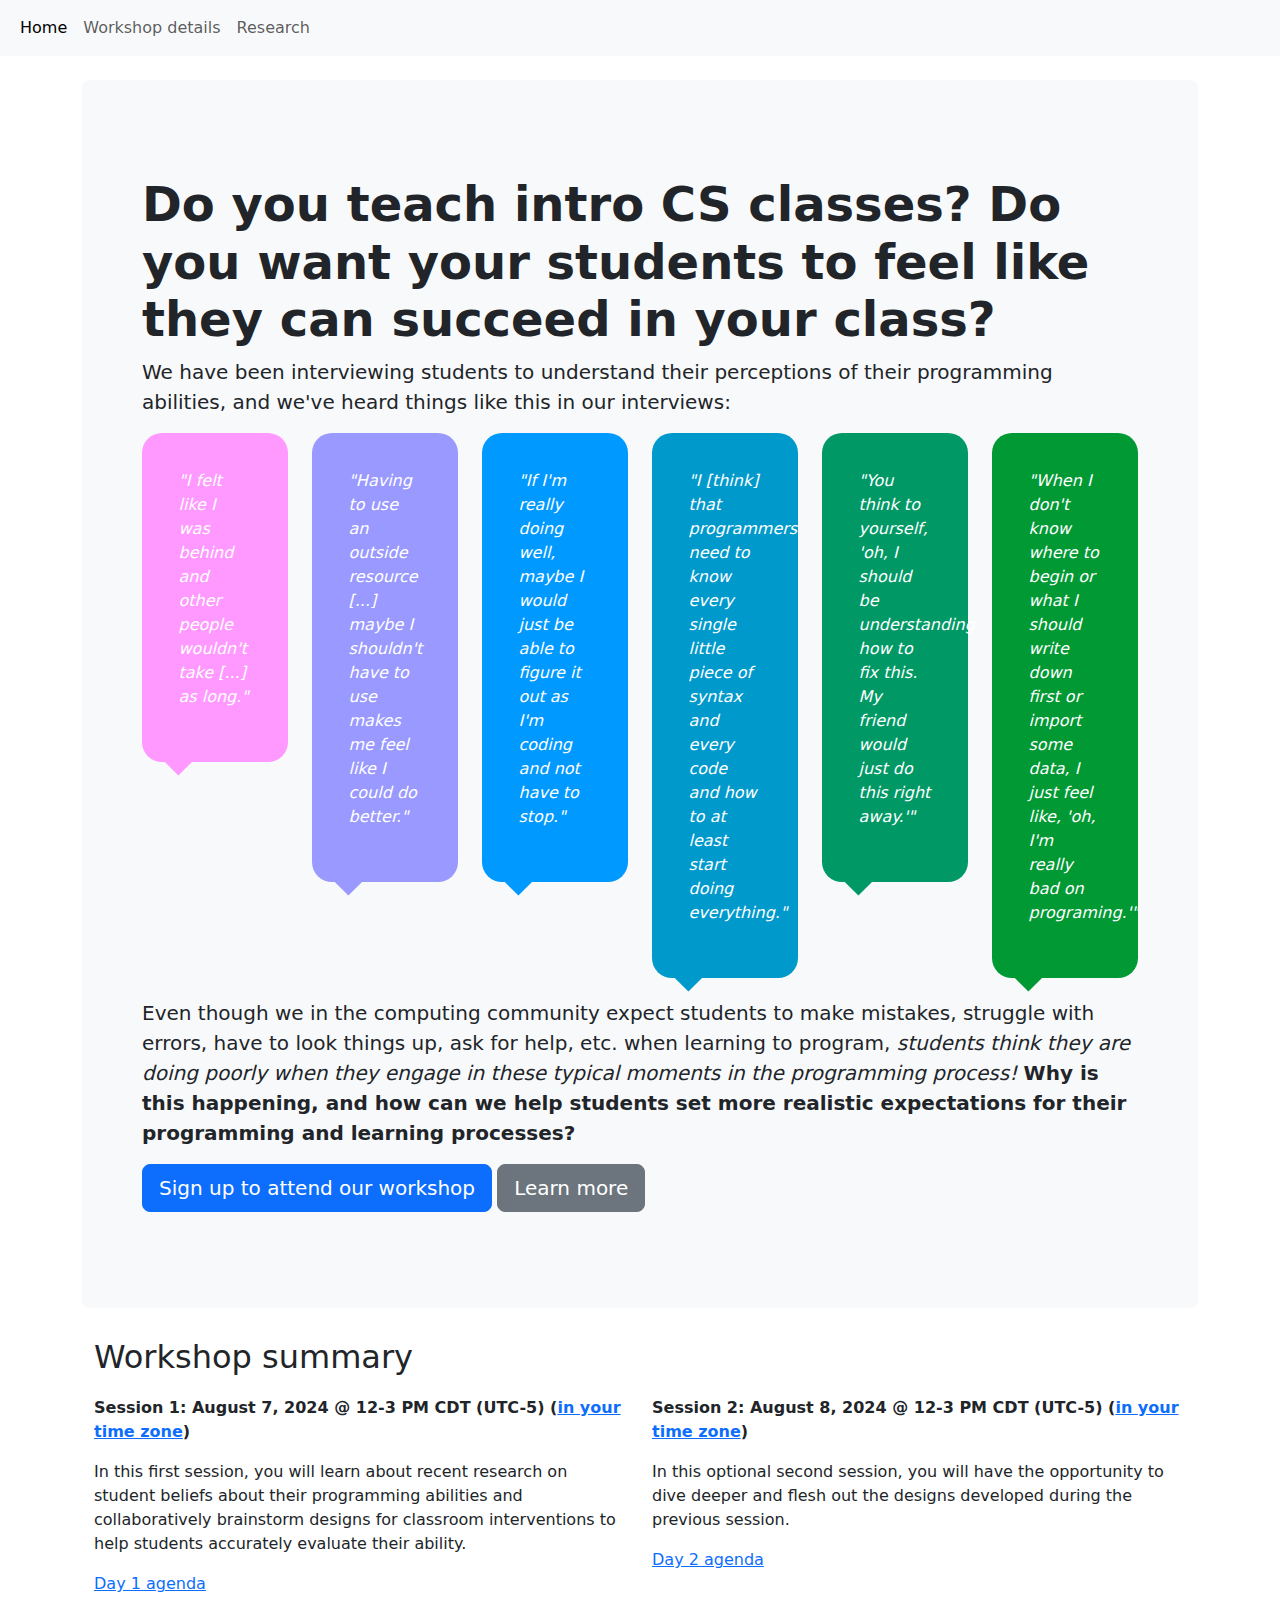
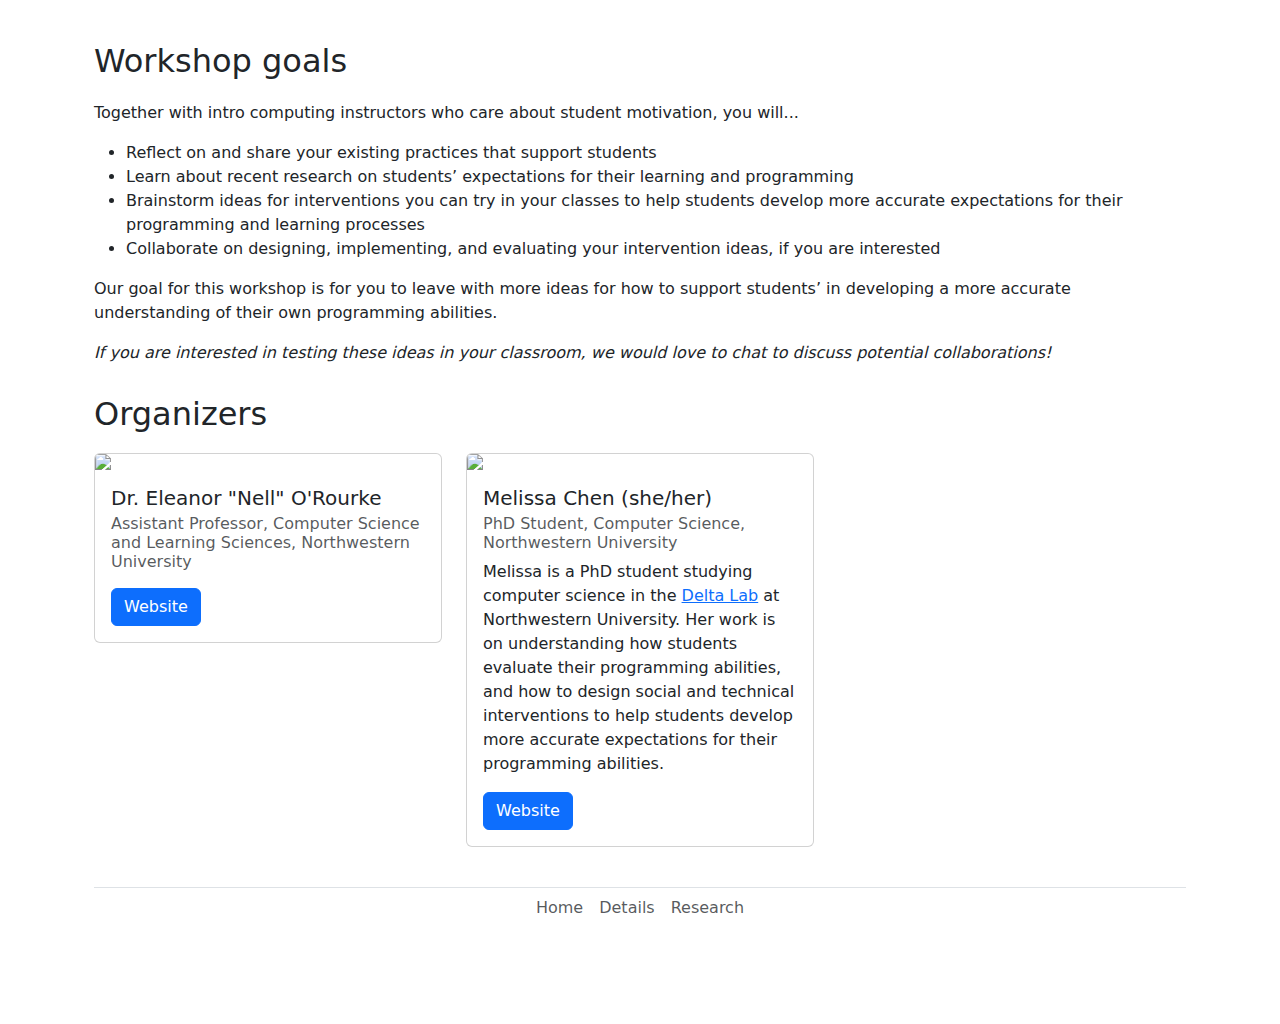
==== index.html @ 26a7107a "Adding papers + changing workshop time" ====
<!doctype html>
<html lang="en">

<head>
    <meta charset="utf-8">
    <meta name="viewport" content="width=device-width, initial-scale=1">
    <title>Supporting students in accurately evaluating their programming abilities</title>
    <link href="https://cdn.jsdelivr.net/npm/bootstrap@5.3.3/dist/css/bootstrap.min.css" rel="stylesheet"
        integrity="sha384-QWTKZyjpPEjISv5WaRU9OFeRpok6YctnYmDr5pNlyT2bRjXh0JMhjY6hW+ALEwIH" crossorigin="anonymous">
    <style>
        h2 {
            margin-top: 30px;
            margin-bottom: 20px;
        }

        .speech-bubble {
            min-height: 200px;
            min-width: 100px;
            border-radius: 20px;
            padding: 25%;
            position: relative;
            margin-bottom: 20px;

        }

        .speech-bubble::after {
            content: '';
            position: absolute;
            top: 100%;
            left: 25%;
            height: 20px;
            width: 20px;
            box-sizing: border-box;
            transform: rotate(45deg) translate(-75%);
            background: inherit;
        }
    </style>
</head>

<body>
    <script src="https://cdn.jsdelivr.net/npm/bootstrap@5.3.3/dist/js/bootstrap.bundle.min.js"
        integrity="sha384-YvpcrYf0tY3lHB60NNkmXc5s9fDVZLESaAA55NDzOxhy9GkcIdslK1eN7N6jIeHz"
        crossorigin="anonymous"></script>


    <nav class="navbar navbar-expand-lg static-top navbar-light bg-light">
        <div class="container-fluid">
            <button class="navbar-toggler" type="button" data-bs-toggle="collapse"
                data-bs-target="#navbarSupportedContent" aria-controls="navbarSupportedContent" aria-expanded="false"
                aria-label="Toggle navigation">
                <span class="navbar-toggler-icon"></span>
            </button>
            <div class="collapse navbar-collapse" id="navbarSupportedContent">
                <ul class="navbar-nav me-auto mb-2 mb-lg-0">
                    <li class="nav-item">
                        <a class="nav-link active" href="index.html">Home</a>
                    </li>
                    <li class="nav-item">
                        <a class="nav-link" href="details.html">Workshop details</a>
                    </li>
                    </li>
                    <li class="nav-item">
                        <a class="nav-link" href="research.html">Research</a>
                    </li>
                </ul>
            </div>
        </div>
    </nav>

    <div class="container py-4">


        <div class="p-5 mb-4 bg-body-tertiary rounded-3">
            <div class="container-fluid py-5">
                <h1 class="display-5 fw-bold">Do you teach intro CS classes? Do you want your students to feel like they
                    can succeed in your class?
                </h1>


                <p class="fs-5"> We have been interviewing students to understand their perceptions of their
                    programming abilities, and
                    we've
                    heard things like this in our interviews:</p>

                <div class="row">
                    <div class="col-sm-12 col-md-4 col-lg-2">
                        <div class="speech-bubble text-white" style="background-color: #f9f">
                            <p><i>"I felt like I was behind and other people wouldn't take [...]
                                    as long." </i></p>
                        </div>
                    </div>
                    <div class="col-sm-12 col-md-4 col-lg-2">
                        <div class="speech-bubble text-white" style="background-color: #99F">
                            <p><i>"Having to use an outside resource [...] maybe I shouldn't have
                                    to use makes me feel like I could do better." </i></p>
                        </div>
                    </div>
                    <div class="col-sm-12 col-md-4 col-lg-2">
                        <div class="speech-bubble text-white" style="background-color: #09f">
                            <p><i>"If I'm really doing well, maybe I would just be able to figure
                                    it out as I'm coding and not have to stop." </i></p>
                        </div>
                    </div>
                    <div class="col-sm-12 col-md-4 col-lg-2">
                        <div class="speech-bubble text-white" style="background-color: #09C">
                            <p><i>"I [think] that programmers need to know every single little
                                    piece of syntax and every code and how to at least start doing everything."
                                </i></p>
                        </div>
                    </div>
                    <div class="col-sm-12 col-md-4 col-lg-2">
                        <div class="speech-bubble text-white" style="background-color: #096">
                            <p><i>"You think to yourself, 'oh, I should be understanding how to
                                    fix this. My friend would just do this right away.'" </i></p>
                        </div>
                    </div>
                    <div class="col-sm-12 col-md-4 col-lg-2">
                        <div class="speech-bubble text-white" style="background-color: #093">
                            <p><i>"When I don't know where to begin or what I should write down
                                    first
                                    or import some data, I just feel like, 'oh, I'm really bad on programing.'"</i></p>
                        </div>
                    </div>
                </div>


                <p class="fs-5"> Even though we in the computing community expect students to make mistakes, struggle
                    with errors, have to look things up, ask for help, etc. when learning to program, <i>students
                        think they are doing poorly when they engage in these typical moments in the programming
                        process!</i> <b>Why is this happening, and how can we help students set more realistic
                        expectations
                        for their
                        programming
                        and learning processes?</b></p>

                <div class="center">
                    <a class="btn btn-primary btn-lg" type="button" href="#">Sign up to attend our workshop</a>
                    <a class="btn btn-secondary btn-lg" type="button" href="details.html">Learn more</a>

                </div>

            </div>
        </div>

        <div class="container">

            <h2 id="summary">Workshop summary</h1>
                <div class="row">
                    <div class="col">
                        <p><b>Session 1: August 7, 2024 @ 12-3 PM CDT (UTC-5) (<a
                                    href="https://dateful.com/eventlink/2932695205" target="_blank">in your time
                                    zone</a>)</b>
                        </p>

                        <p>In this first session, you will learn about recent research on student beliefs about their
                            programming
                            abilities and collaboratively brainstorm designs for classroom interventions to help
                            students
                            accurately
                            evaluate their ability.</p>

                        <p><a href="#agenda1">Day 1 agenda</a></p>
                    </div>
                    <div class="col">

                        <p><b>Session 2: August 8, 2024 @ 12-3 PM CDT (UTC-5) (<a
                                    href="https://dateful.com/eventlink/1973009417" target="_blank">in your time
                                    zone</a>)</b>
                        </p>

                        <p>In this optional second session, you will have the opportunity to dive deeper and flesh out
                            the
                            designs
                            developed during the previous session.</p>
                        <p><a href="#agenda2">Day 2 agenda</a></p>
                    </div>
                </div>

        </div>
        <div class="container">


            <h2 id="goals">Workshop goals</h1>
                <p>Together with intro computing instructors who care about student motivation, you will...</p>

                <ul>
                    <li>Reflect on and share your existing practices that support students</li>
                    <li>Learn about recent research on students’ expectations for their learning and programming</li>
                    <li>Brainstorm ideas for interventions you can try in your classes to help students develop more
                        accurate
                        expectations for their programming and learning processes</li>
                    <li>Collaborate on designing, implementing, and evaluating your intervention ideas, if you are
                        interested
                    </li>
                </ul>

                <p>Our goal for this workshop is for you to leave with more ideas for how to support students’ in
                    developing a
                    more accurate understanding of their own programming abilities. </p>

                <p><i>If you are interested in testing these ideas in your classroom, we would love to chat to discuss
                        potential
                        collaborations!</i></p>
        </div>
        <div class="container">
            <h2 id="organizers">Organizers</h1>

                <div class="row">
                    <div class="col-sm-6 col-md-4 col-lg-4">
                        <div class="card">
                            <img class="card-img-top" src="...">
                            <div class="card-body">
                                <h5 class="card-title">Dr. Eleanor "Nell" O'Rourke</h5>
                                <h6 class="card-subtitle mb-2 text-muted">Assistant Professor, Computer Science and
                                    Learning
                                    Sciences, Northwestern University
                                </h6>
                                <p class="card-text"></p>
                                <a href="http://eleanorourke.com/" target="_blank" class="btn btn-primary">Website</a>
                            </div>
                        </div>
                    </div>
                    <div class="col-sm-6 col-md-4 col-lg-4">
                        <div class="card">
                            <img class="card-img-top" src="https://melissaychen.com/assets/images/profile.jpg">
                            <div class="card-body">
                                <h5 class="card-title">Melissa Chen (she/her)</h5>
                                <h6 class="card-subtitle mb-2 text-muted">PhD Student, Computer Science, Northwestern
                                    University
                                </h6>
                                <p class="card-text">Melissa is a PhD student studying computer science in the <a
                                        href="https://delta.northwestern.edu/" target="_blank">Delta Lab</a> at
                                    Northwestern
                                    University. Her work is on understanding how students evaluate their programming
                                    abilities,
                                    and
                                    how to design social and technical interventions to help students develop more
                                    accurate
                                    expectations
                                    for their programming abilities. </p>
                                <a href="https://melissaychen.com/" target="_blank" class="btn btn-primary">Website</a>
                            </div>
                        </div>
                    </div>
                </div>

        </div>

        <div class="container">
            <footer class="py-3 my-4">
                <ul class="nav justify-content-center border-top pb-3 mb-3">
                    <li class="nav-item"><a href="index.html" class="nav-link px-2 text-body-secondary">Home</a></li>
                    <li class="nav-item"><a href="details.html" class="nav-link px-2 text-body-secondary">Details</a>
                    </li>
                    <li class="nav-item"><a href="research.html" class="nav-link px-2 text-body-secondary">Research</a>
                    </li>
                </ul>
            </footer>
        </div>
</body>

</html>
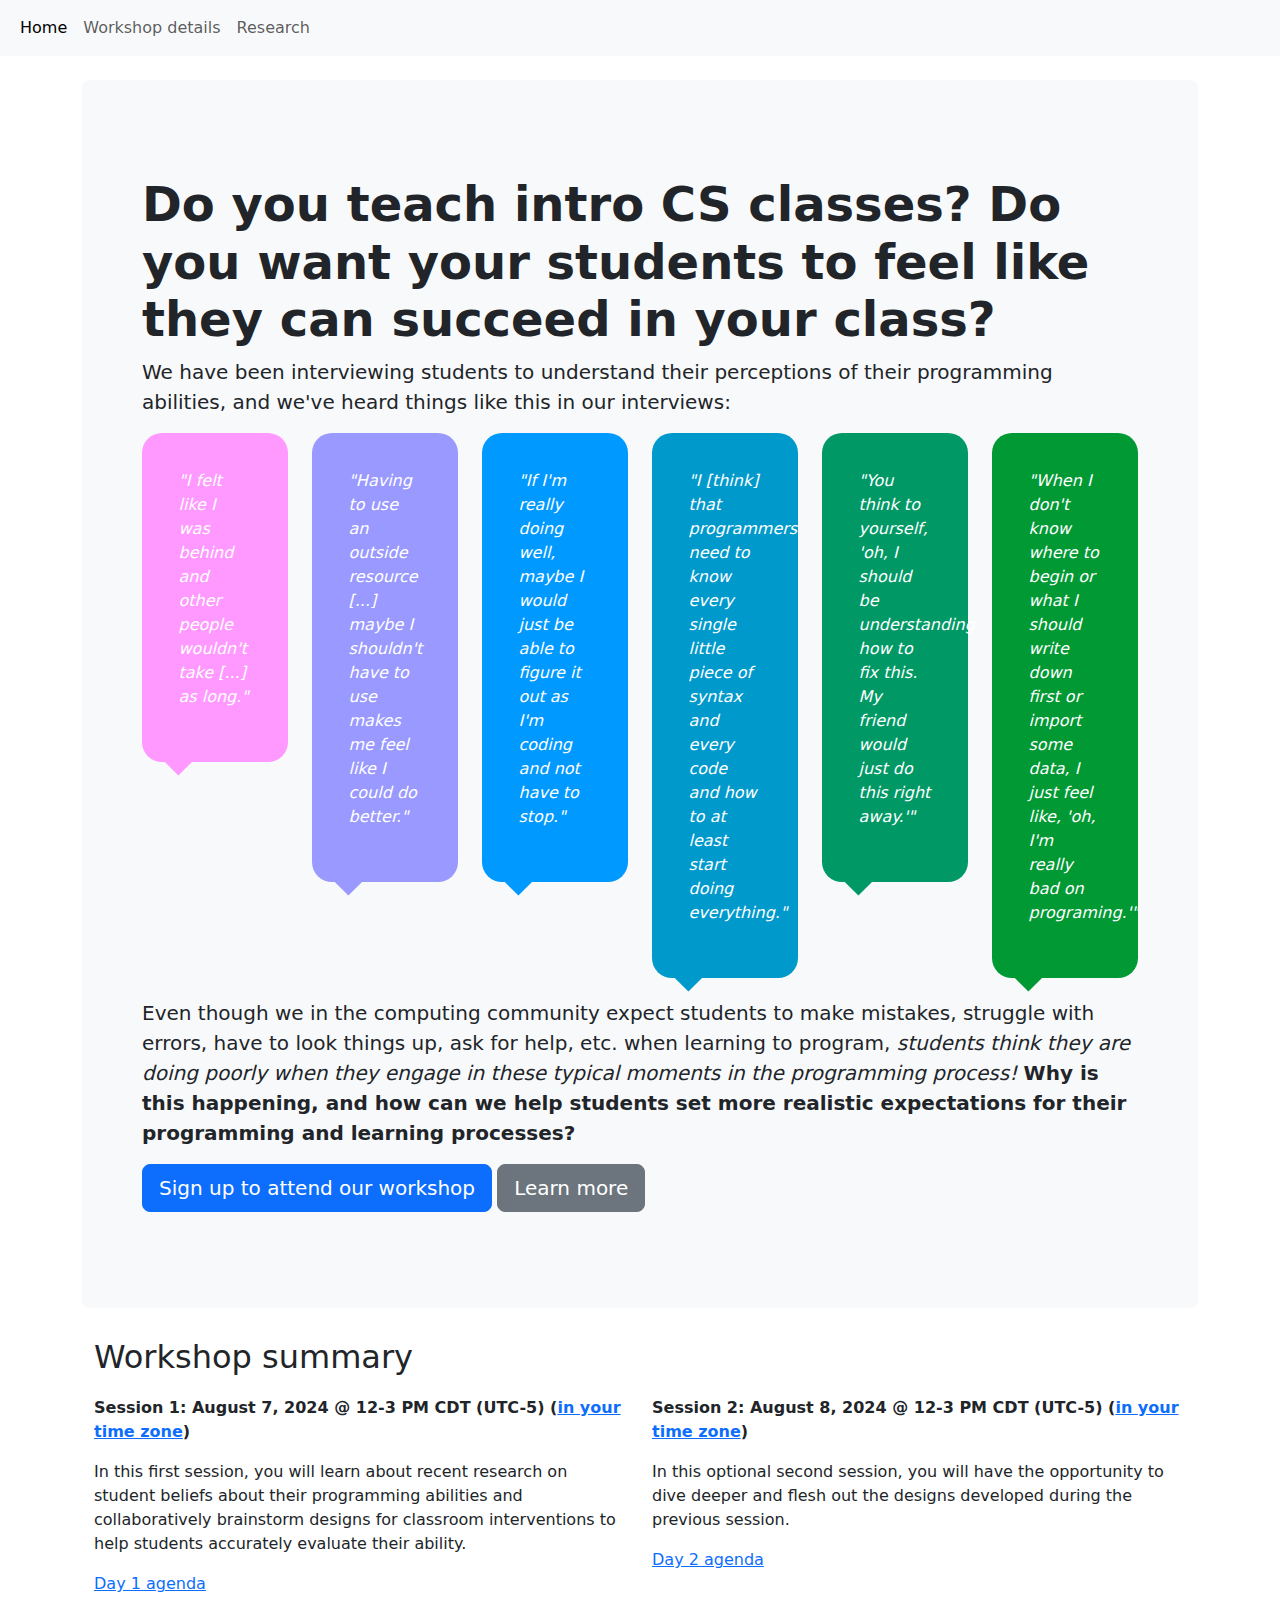
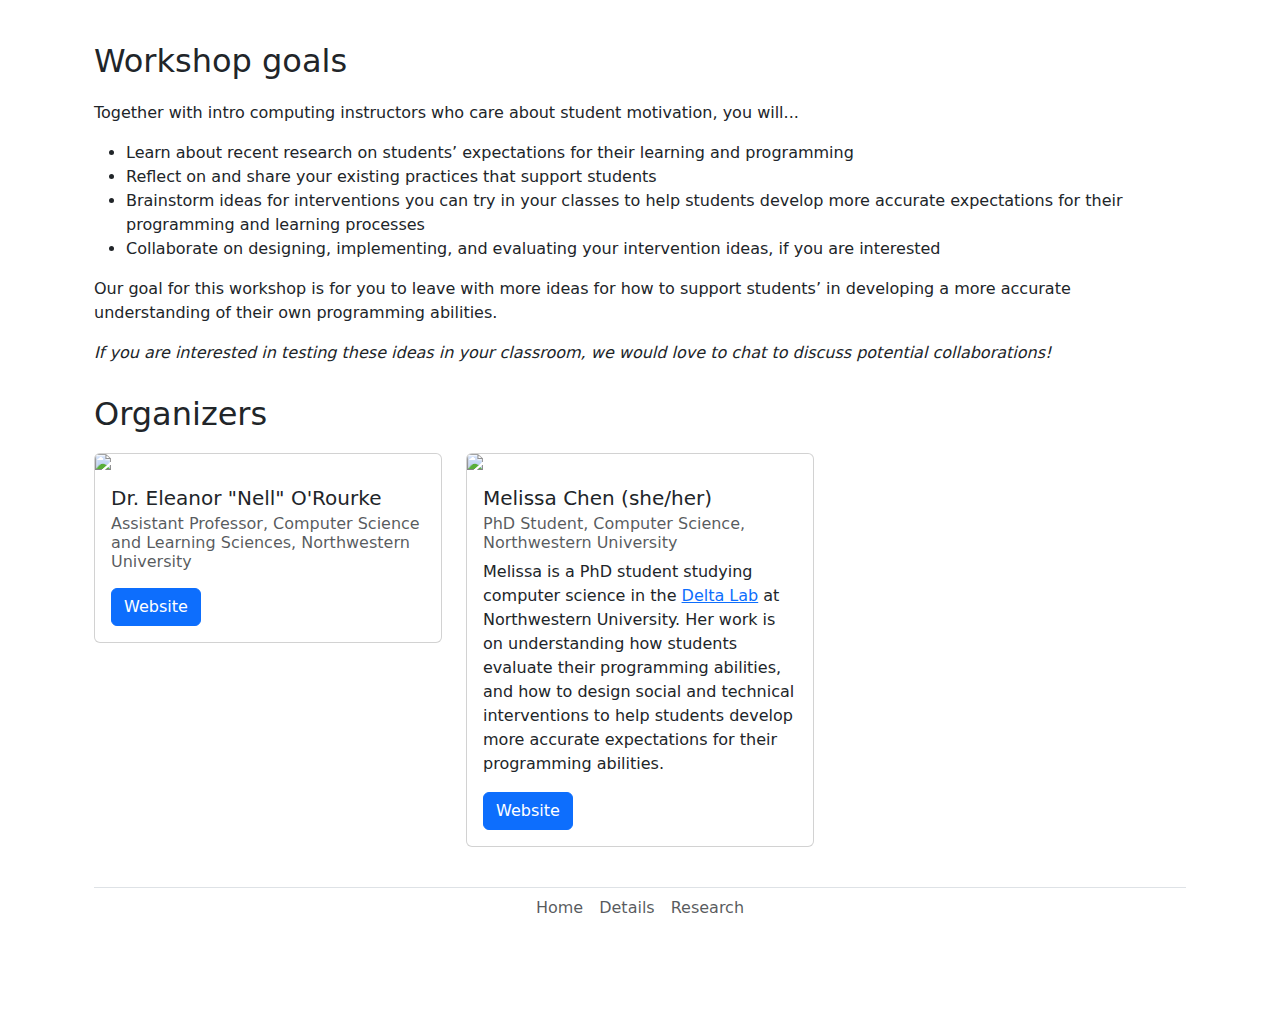
==== commit d10993d4: "Flip order of takeaways" ====
--- a/index.html
+++ b/index.html
@@ -184,8 +184,8 @@
                 <p>Together with intro computing instructors who care about student motivation, you will...</p>
 
                 <ul>
+                    <li>Learn about recent research on students’ expectations for their learning and programming</li>
                     <li>Reflect on and share your existing practices that support students</li>
-                    <li>Learn about recent research on students’ expectations for their learning and programming</li>
                     <li>Brainstorm ideas for interventions you can try in your classes to help students develop more
                         accurate
                         expectations for their programming and learning processes</li>
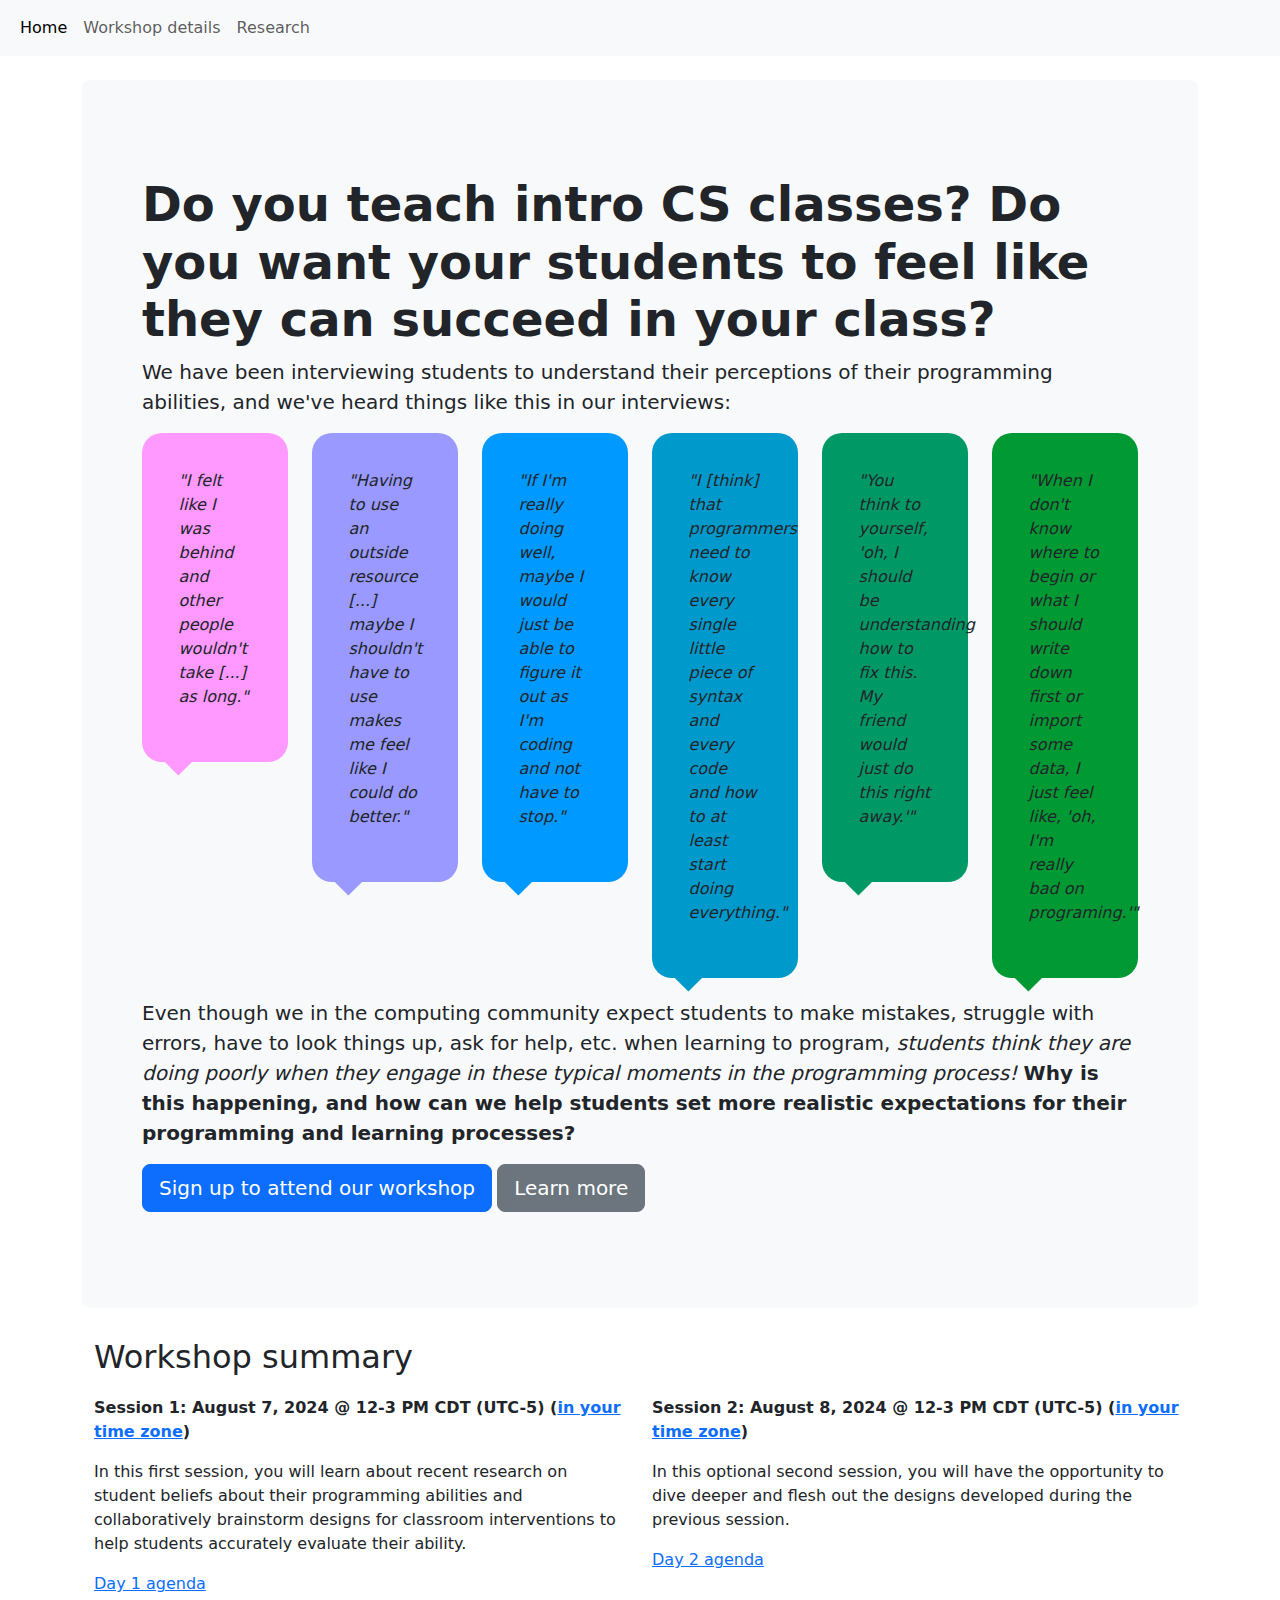
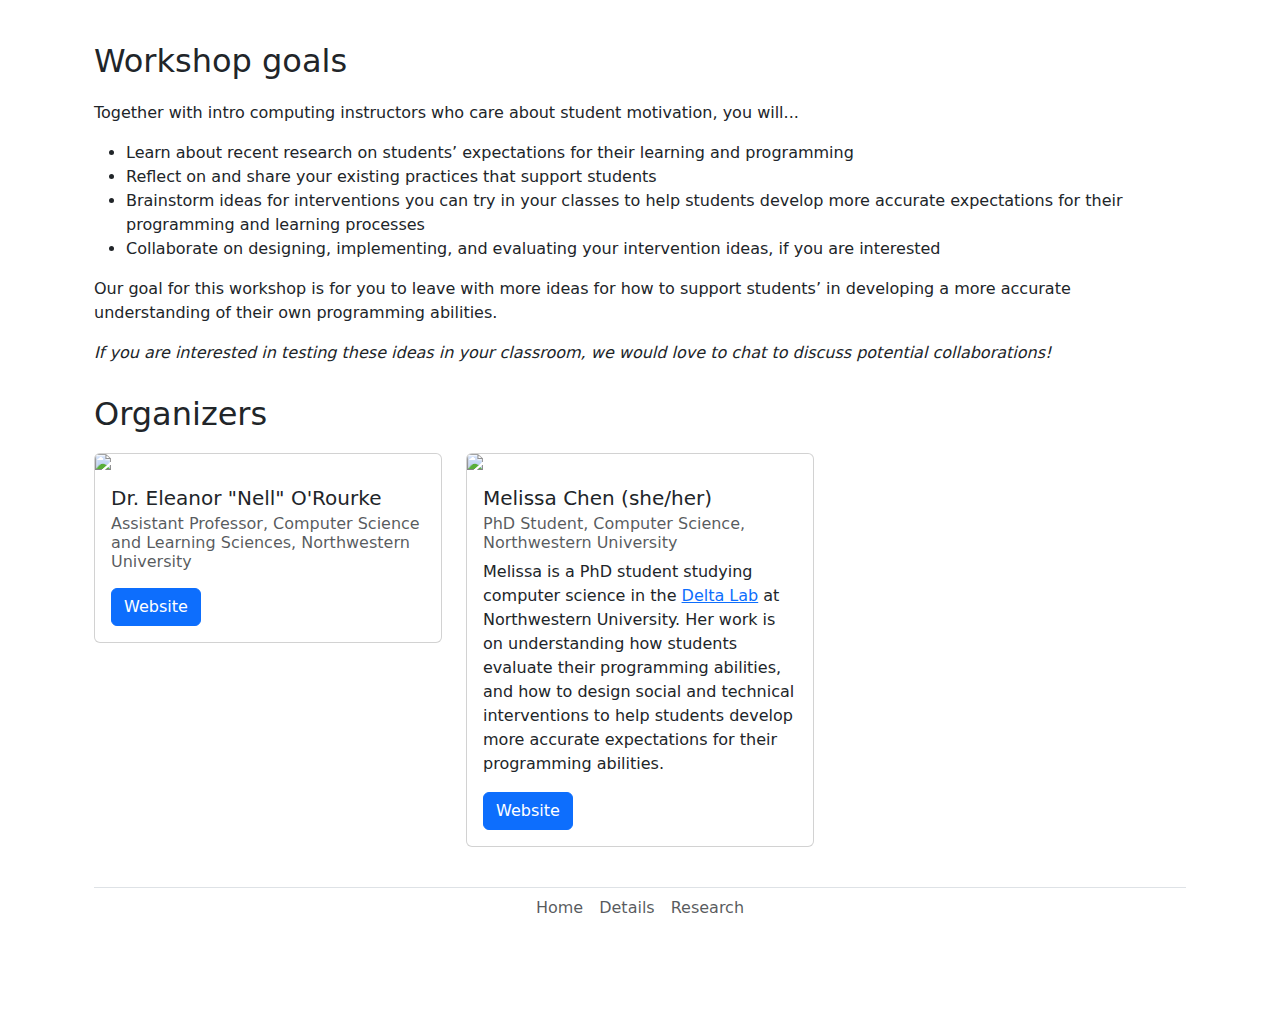
==== commit 0b20eb44: "Quote colors update for contrast" ====
--- a/index.html
+++ b/index.html
@@ -84,38 +84,38 @@
 
                 <div class="row">
                     <div class="col-sm-12 col-md-4 col-lg-2">
-                        <div class="speech-bubble text-white" style="background-color: #f9f">
+                        <div class="speech-bubble text-dark" style="background-color: #f9f">
                             <p><i>"I felt like I was behind and other people wouldn't take [...]
                                     as long." </i></p>
                         </div>
                     </div>
                     <div class="col-sm-12 col-md-4 col-lg-2">
-                        <div class="speech-bubble text-white" style="background-color: #99F">
+                        <div class="speech-bubble text-dark" style="background-color: #99F">
                             <p><i>"Having to use an outside resource [...] maybe I shouldn't have
                                     to use makes me feel like I could do better." </i></p>
                         </div>
                     </div>
                     <div class="col-sm-12 col-md-4 col-lg-2">
-                        <div class="speech-bubble text-white" style="background-color: #09f">
+                        <div class="speech-bubble text-dark" style="background-color: #09f">
                             <p><i>"If I'm really doing well, maybe I would just be able to figure
                                     it out as I'm coding and not have to stop." </i></p>
                         </div>
                     </div>
                     <div class="col-sm-12 col-md-4 col-lg-2">
-                        <div class="speech-bubble text-white" style="background-color: #09C">
+                        <div class="speech-bubble text-dark" style="background-color: #09C">
                             <p><i>"I [think] that programmers need to know every single little
                                     piece of syntax and every code and how to at least start doing everything."
                                 </i></p>
                         </div>
                     </div>
                     <div class="col-sm-12 col-md-4 col-lg-2">
-                        <div class="speech-bubble text-white" style="background-color: #096">
+                        <div class="speech-bubble text-dark" style="background-color: #096">
                             <p><i>"You think to yourself, 'oh, I should be understanding how to
                                     fix this. My friend would just do this right away.'" </i></p>
                         </div>
                     </div>
                     <div class="col-sm-12 col-md-4 col-lg-2">
-                        <div class="speech-bubble text-white" style="background-color: #093">
+                        <div class="speech-bubble text-dark" style="background-color: #093">
                             <p><i>"When I don't know where to begin or what I should write down
                                     first
                                     or import some data, I just feel like, 'oh, I'm really bad on programing.'"</i></p>
@@ -134,7 +134,10 @@
                         and learning processes?</b></p>
 
                 <div class="center">
-                    <a class="btn btn-primary btn-lg" type="button" href="#">Sign up to attend our workshop</a>
+                    <a class="btn btn-primary btn-lg" type="button"
+                        href="https://northwestern.az1.qualtrics.com/jfe/form/SV_2oDEwv7E6mg9mn4" target="_blank">Sign
+                        up to attend our
+                        workshop</a>
                     <a class="btn btn-secondary btn-lg" type="button" href="details.html">Learn more</a>
 
                 </div>
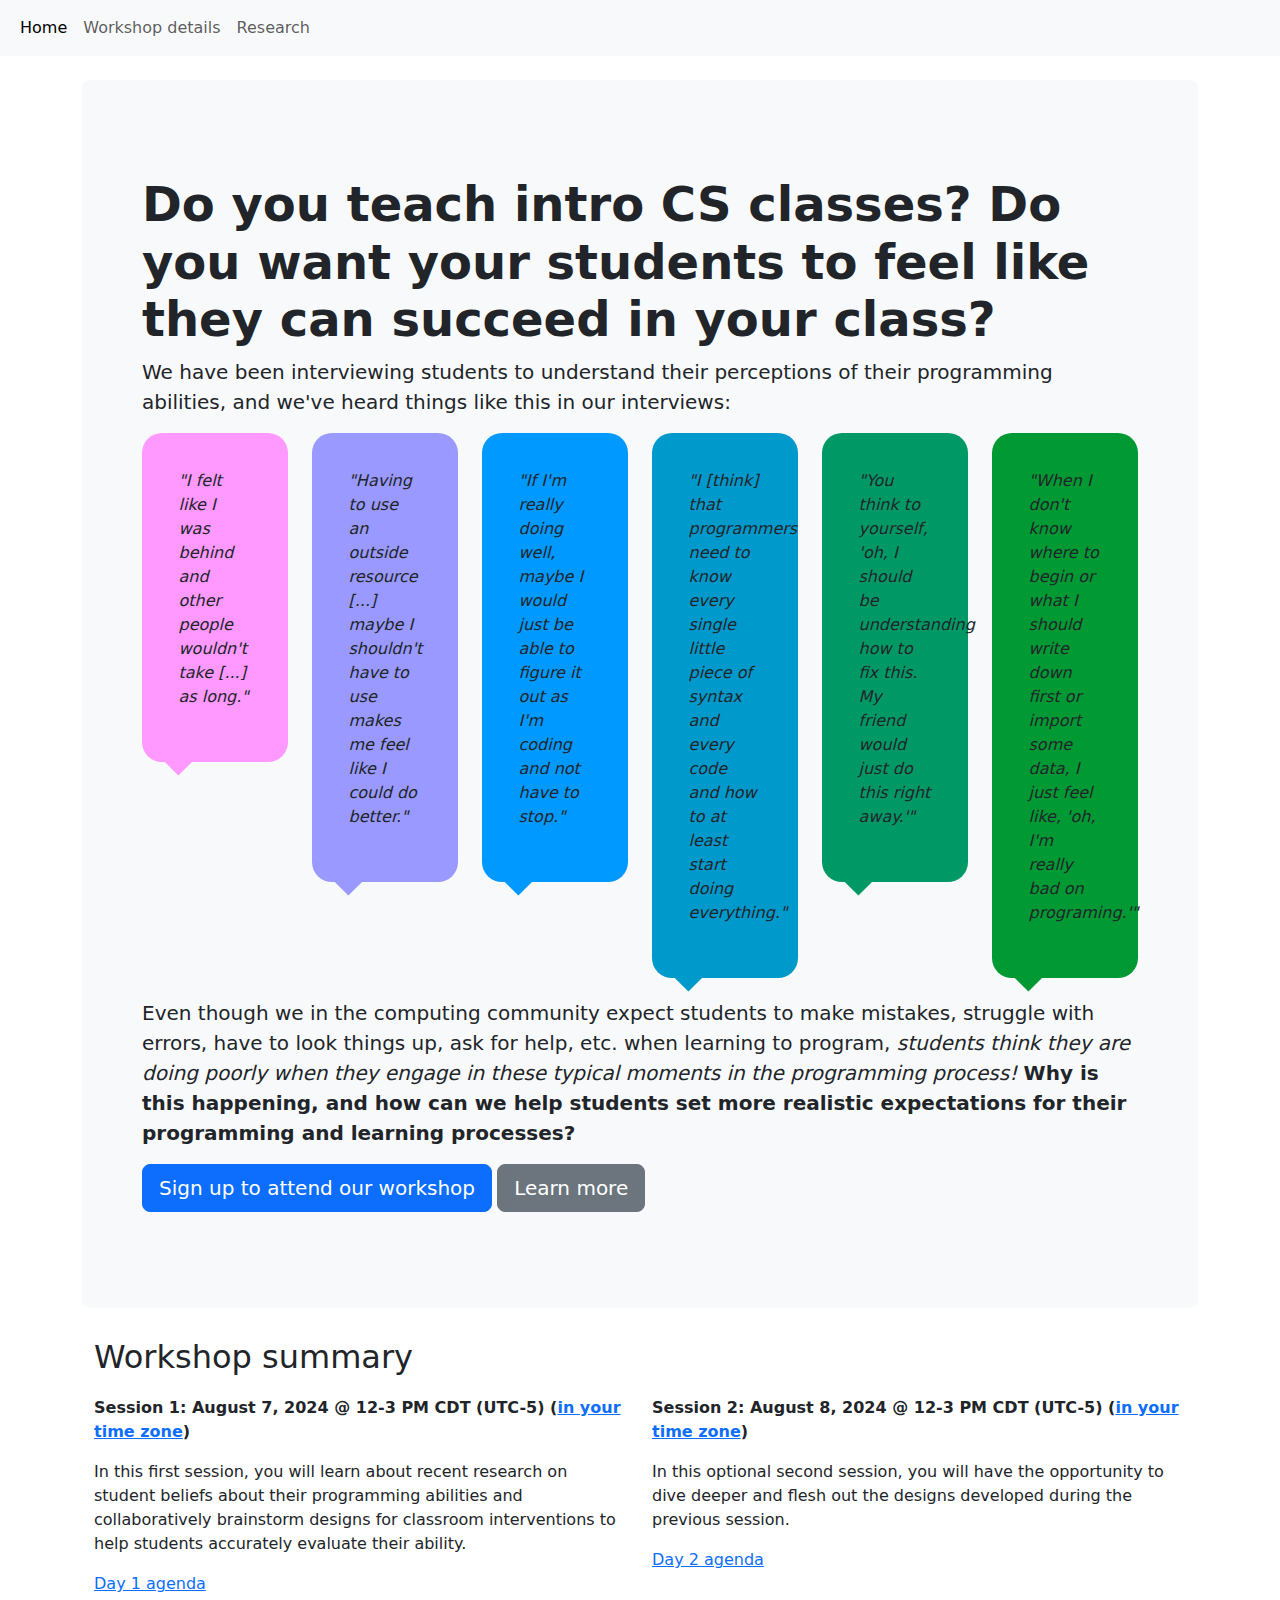
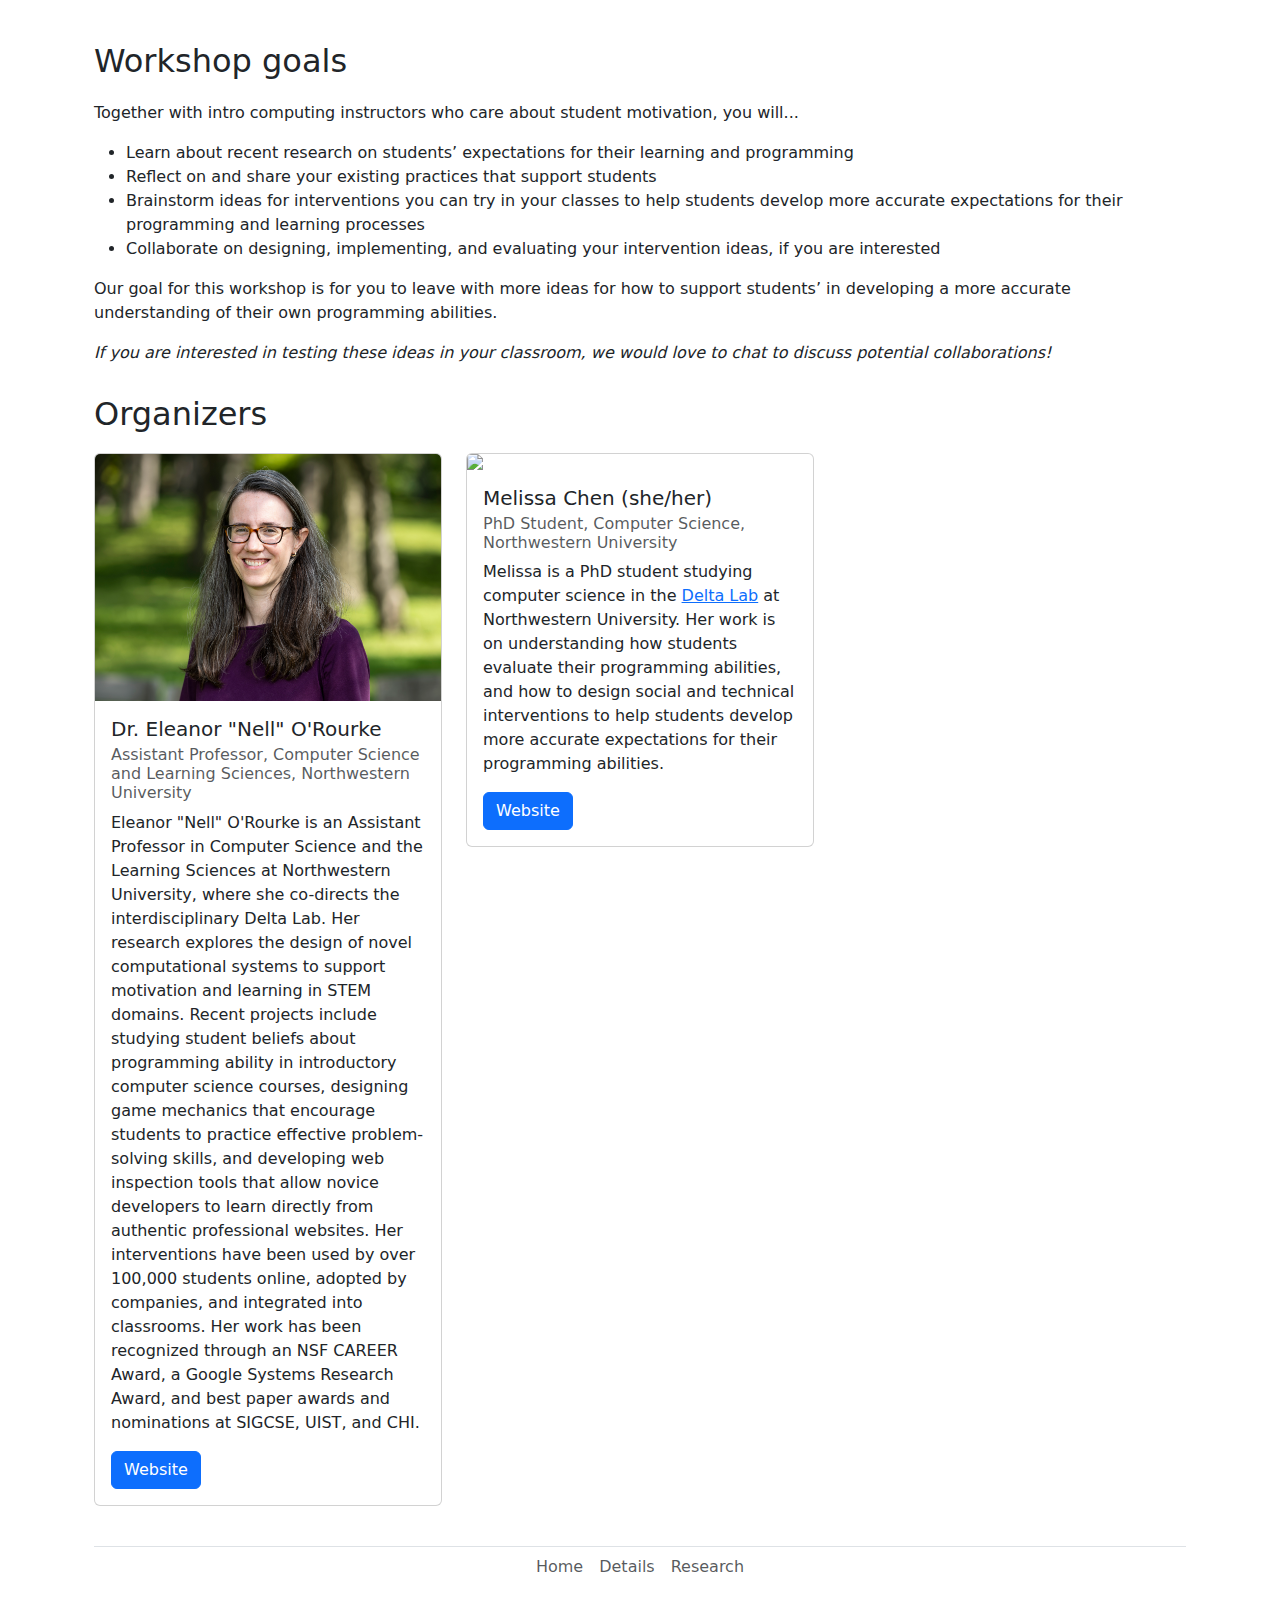
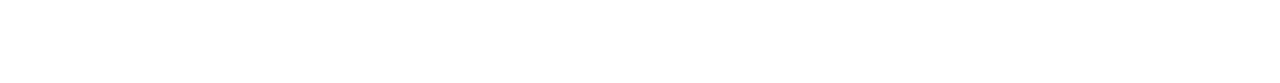
==== commit 29b103d1: "Add Nell's bio and headshot" ====
--- a/index.html
+++ b/index.html
@@ -211,14 +211,25 @@
                 <div class="row">
                     <div class="col-sm-6 col-md-4 col-lg-4">
                         <div class="card">
-                            <img class="card-img-top" src="...">
+                            <img class="card-img-top" src="assets/ORourke_headshot.jpg">
                             <div class="card-body">
                                 <h5 class="card-title">Dr. Eleanor "Nell" O'Rourke</h5>
                                 <h6 class="card-subtitle mb-2 text-muted">Assistant Professor, Computer Science and
                                     Learning
                                     Sciences, Northwestern University
                                 </h6>
-                                <p class="card-text"></p>
+                                <p class="card-text">Eleanor "Nell" O'Rourke is an Assistant Professor in Computer
+                                    Science and the Learning Sciences at Northwestern University, where she co-directs
+                                    the interdisciplinary Delta Lab. Her research explores the design of novel
+                                    computational systems to support motivation and learning in STEM domains. Recent
+                                    projects include studying student beliefs about programming ability in introductory
+                                    computer science courses, designing game mechanics that encourage students to
+                                    practice effective problem-solving skills, and developing web inspection tools that
+                                    allow novice developers to learn directly from authentic professional websites. Her
+                                    interventions have been used by over 100,000 students online, adopted by companies,
+                                    and integrated into classrooms. Her work has been recognized through an NSF CAREER
+                                    Award, a Google Systems Research Award, and best paper awards and nominations at
+                                    SIGCSE, UIST, and CHI.</p>
                                 <a href="http://eleanorourke.com/" target="_blank" class="btn btn-primary">Website</a>
                             </div>
                         </div>
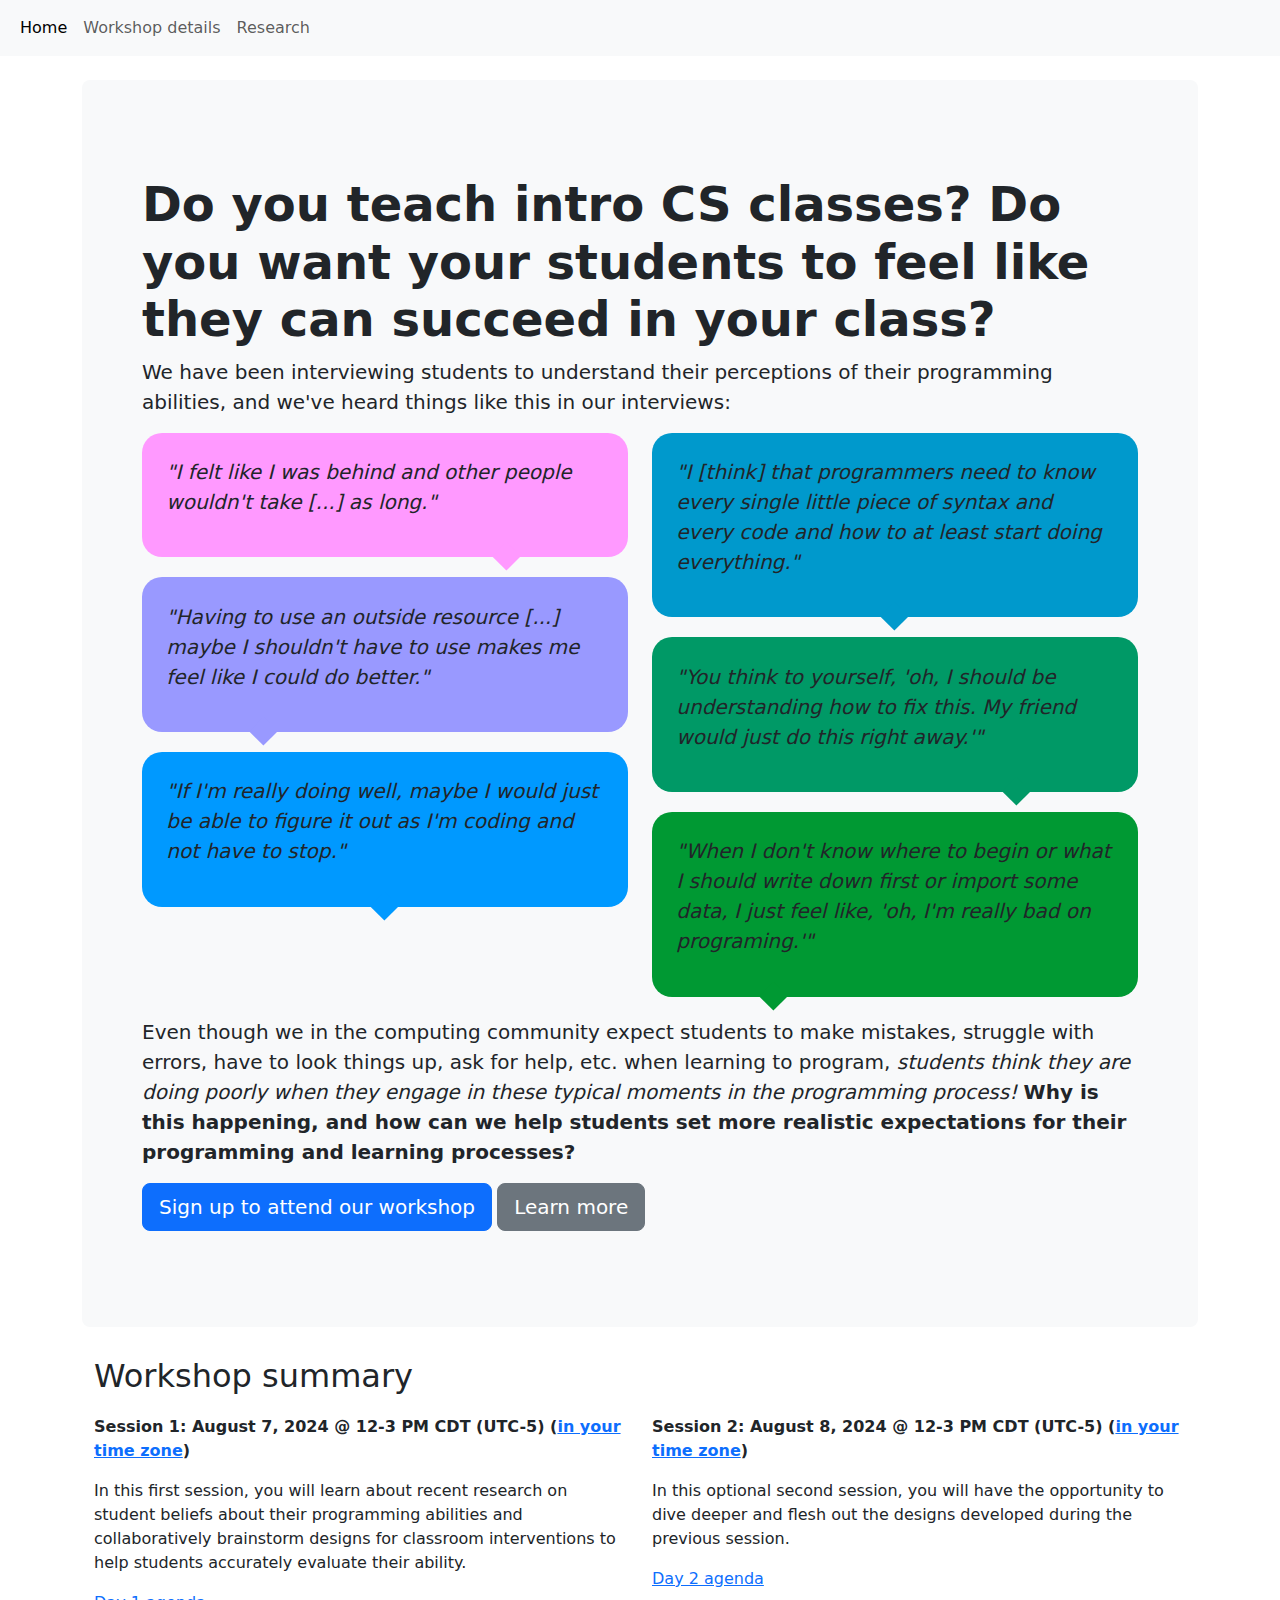
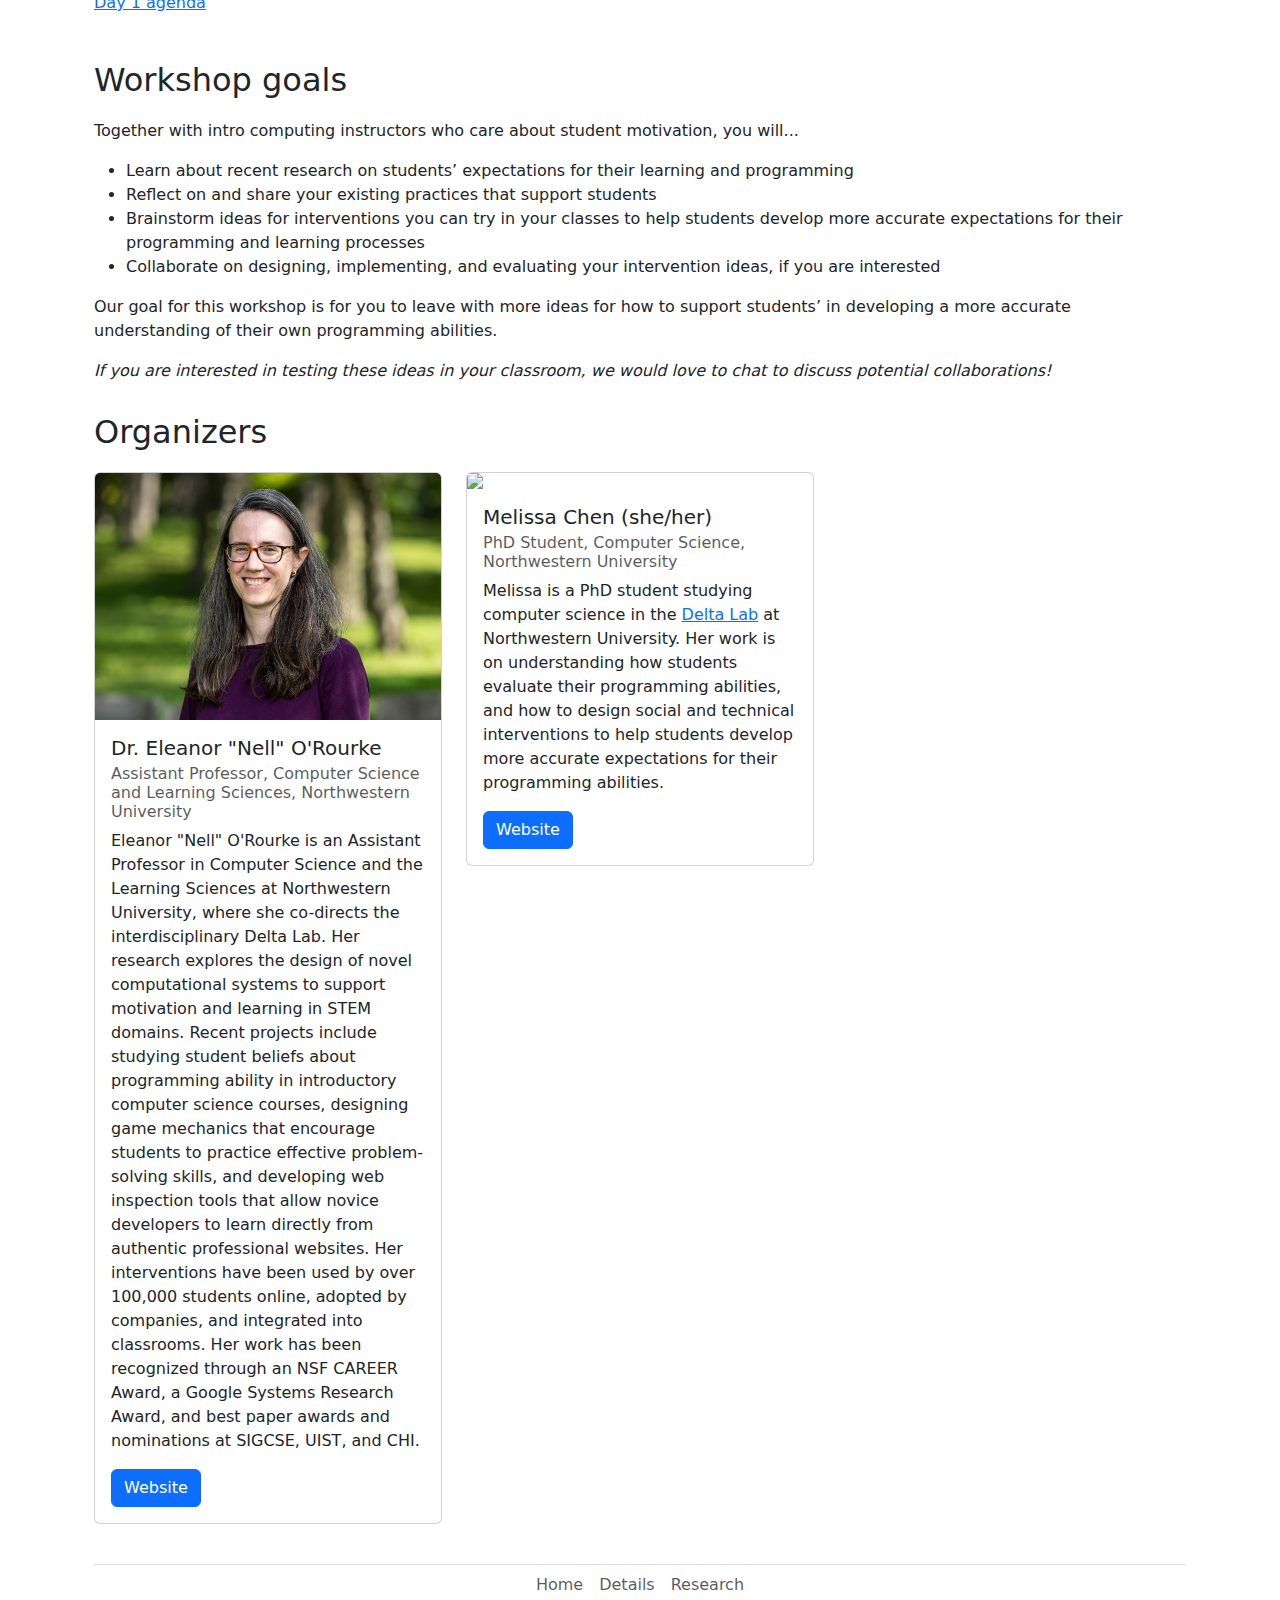
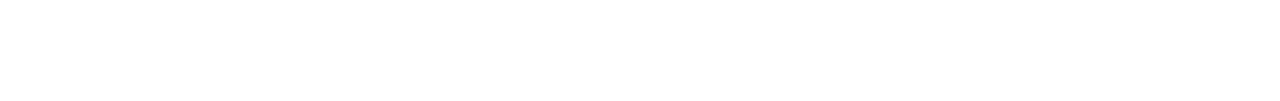
==== commit d6f63053: "Restyling quotes, adding stylesheet" ====
--- a/index.html
+++ b/index.html
@@ -7,34 +7,7 @@
     <title>Supporting students in accurately evaluating their programming abilities</title>
     <link href="https://cdn.jsdelivr.net/npm/bootstrap@5.3.3/dist/css/bootstrap.min.css" rel="stylesheet"
         integrity="sha384-QWTKZyjpPEjISv5WaRU9OFeRpok6YctnYmDr5pNlyT2bRjXh0JMhjY6hW+ALEwIH" crossorigin="anonymous">
-    <style>
-        h2 {
-            margin-top: 30px;
-            margin-bottom: 20px;
-        }
-
-        .speech-bubble {
-            min-height: 200px;
-            min-width: 100px;
-            border-radius: 20px;
-            padding: 25%;
-            position: relative;
-            margin-bottom: 20px;
-
-        }
-
-        .speech-bubble::after {
-            content: '';
-            position: absolute;
-            top: 100%;
-            left: 25%;
-            height: 20px;
-            width: 20px;
-            box-sizing: border-box;
-            transform: rotate(45deg) translate(-75%);
-            background: inherit;
-        }
-    </style>
+    <link rel="stylesheet" href="styles.css">
 </head>
 
 <body>
@@ -83,40 +56,32 @@
                     heard things like this in our interviews:</p>
 
                 <div class="row">
-                    <div class="col-sm-12 col-md-4 col-lg-2">
-                        <div class="speech-bubble text-dark" style="background-color: #f9f">
-                            <p><i>"I felt like I was behind and other people wouldn't take [...]
+                    <div class="col-sm-12 col-md-6 col-lg-6">
+                        <div class="speech-bubble-right text-dark" style="background-color: #f9f">
+                            <p class="fs-5"><i>"I felt like I was behind and other people wouldn't take [...]
                                     as long." </i></p>
                         </div>
-                    </div>
-                    <div class="col-sm-12 col-md-4 col-lg-2">
-                        <div class="speech-bubble text-dark" style="background-color: #99F">
-                            <p><i>"Having to use an outside resource [...] maybe I shouldn't have
+                        <div class="speech-bubble-left text-dark" style="background-color: #99F">
+                            <p class="fs-5"><i>"Having to use an outside resource [...] maybe I shouldn't have
                                     to use makes me feel like I could do better." </i></p>
                         </div>
-                    </div>
-                    <div class="col-sm-12 col-md-4 col-lg-2">
-                        <div class="speech-bubble text-dark" style="background-color: #09f">
-                            <p><i>"If I'm really doing well, maybe I would just be able to figure
+                        <div class="speech-bubble-center text-dark" style="background-color: #09f">
+                            <p class="fs-5"><i>"If I'm really doing well, maybe I would just be able to figure
                                     it out as I'm coding and not have to stop." </i></p>
                         </div>
                     </div>
-                    <div class="col-sm-12 col-md-4 col-lg-2">
-                        <div class="speech-bubble text-dark" style="background-color: #09C">
-                            <p><i>"I [think] that programmers need to know every single little
+                    <div class="col-sm-12 col-md-6 col-lg-6">
+                        <div class="speech-bubble-center text-dark" style="background-color: #09C">
+                            <p class="fs-5"><i>"I [think] that programmers need to know every single little
                                     piece of syntax and every code and how to at least start doing everything."
                                 </i></p>
                         </div>
-                    </div>
-                    <div class="col-sm-12 col-md-4 col-lg-2">
-                        <div class="speech-bubble text-dark" style="background-color: #096">
-                            <p><i>"You think to yourself, 'oh, I should be understanding how to
+                        <div class="speech-bubble-right text-dark" style="background-color: #096">
+                            <p class="fs-5"><i>"You think to yourself, 'oh, I should be understanding how to
                                     fix this. My friend would just do this right away.'" </i></p>
                         </div>
-                    </div>
-                    <div class="col-sm-12 col-md-4 col-lg-2">
-                        <div class="speech-bubble text-dark" style="background-color: #093">
-                            <p><i>"When I don't know where to begin or what I should write down
+                        <div class="speech-bubble-left text-dark" style="background-color: #093">
+                            <p class="fs-5"><i>"When I don't know where to begin or what I should write down
                                     first
                                     or import some data, I just feel like, 'oh, I'm really bad on programing.'"</i></p>
                         </div>
--- a/styles.css
+++ b/styles.css
@@ -0,0 +1,61 @@
+h2 {
+    margin-top: 30px;
+    margin-bottom: 20px;
+}
+
+.speech-bubble-left {
+    border-radius: 20px;
+    padding: 5%;
+    position: relative;
+    margin-bottom: 20px;
+}
+
+.speech-bubble-left::after {
+    content: '';
+    position: absolute;
+    top: 100%;
+    left: 25%;
+    height: 20px;
+    width: 20px;
+    box-sizing: border-box;
+    transform: rotate(45deg) translate(-75%);
+    background: inherit;
+}
+
+.speech-bubble-center {
+    border-radius: 20px;
+    padding: 5%;
+    position: relative;
+    margin-bottom: 20px;
+}
+
+.speech-bubble-center::after {
+    content: '';
+    position: absolute;
+    top: 100%;
+    left: 50%;
+    height: 20px;
+    width: 20px;
+    box-sizing: border-box;
+    transform: rotate(45deg) translate(-75%);
+    background: inherit;
+}
+
+.speech-bubble-right {
+    border-radius: 20px;
+    padding: 5%;
+    position: relative;
+    margin-bottom: 20px;
+}
+
+.speech-bubble-right::after {
+    content: '';
+    position: absolute;
+    top: 100%;
+    left: 75%;
+    height: 20px;
+    width: 20px;
+    box-sizing: border-box;
+    transform: rotate(45deg) translate(-75%);
+    background: inherit;
+}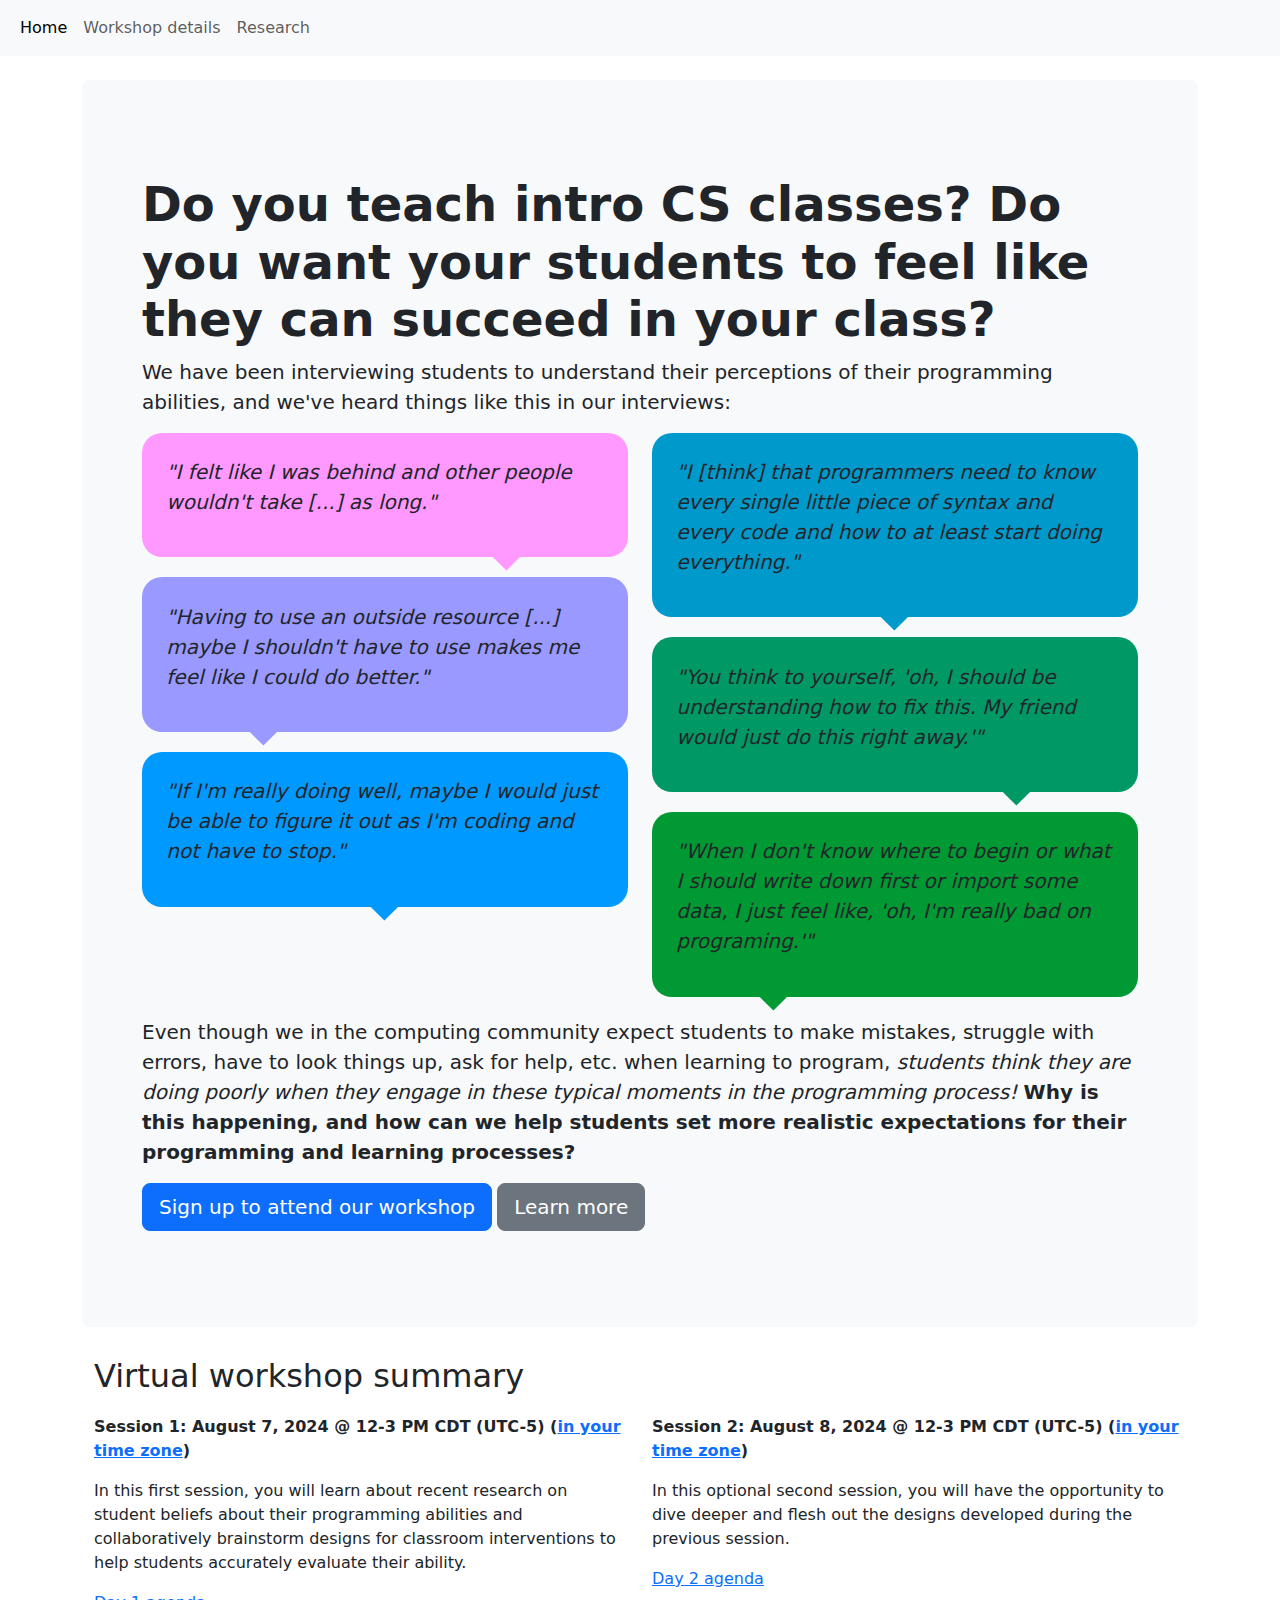
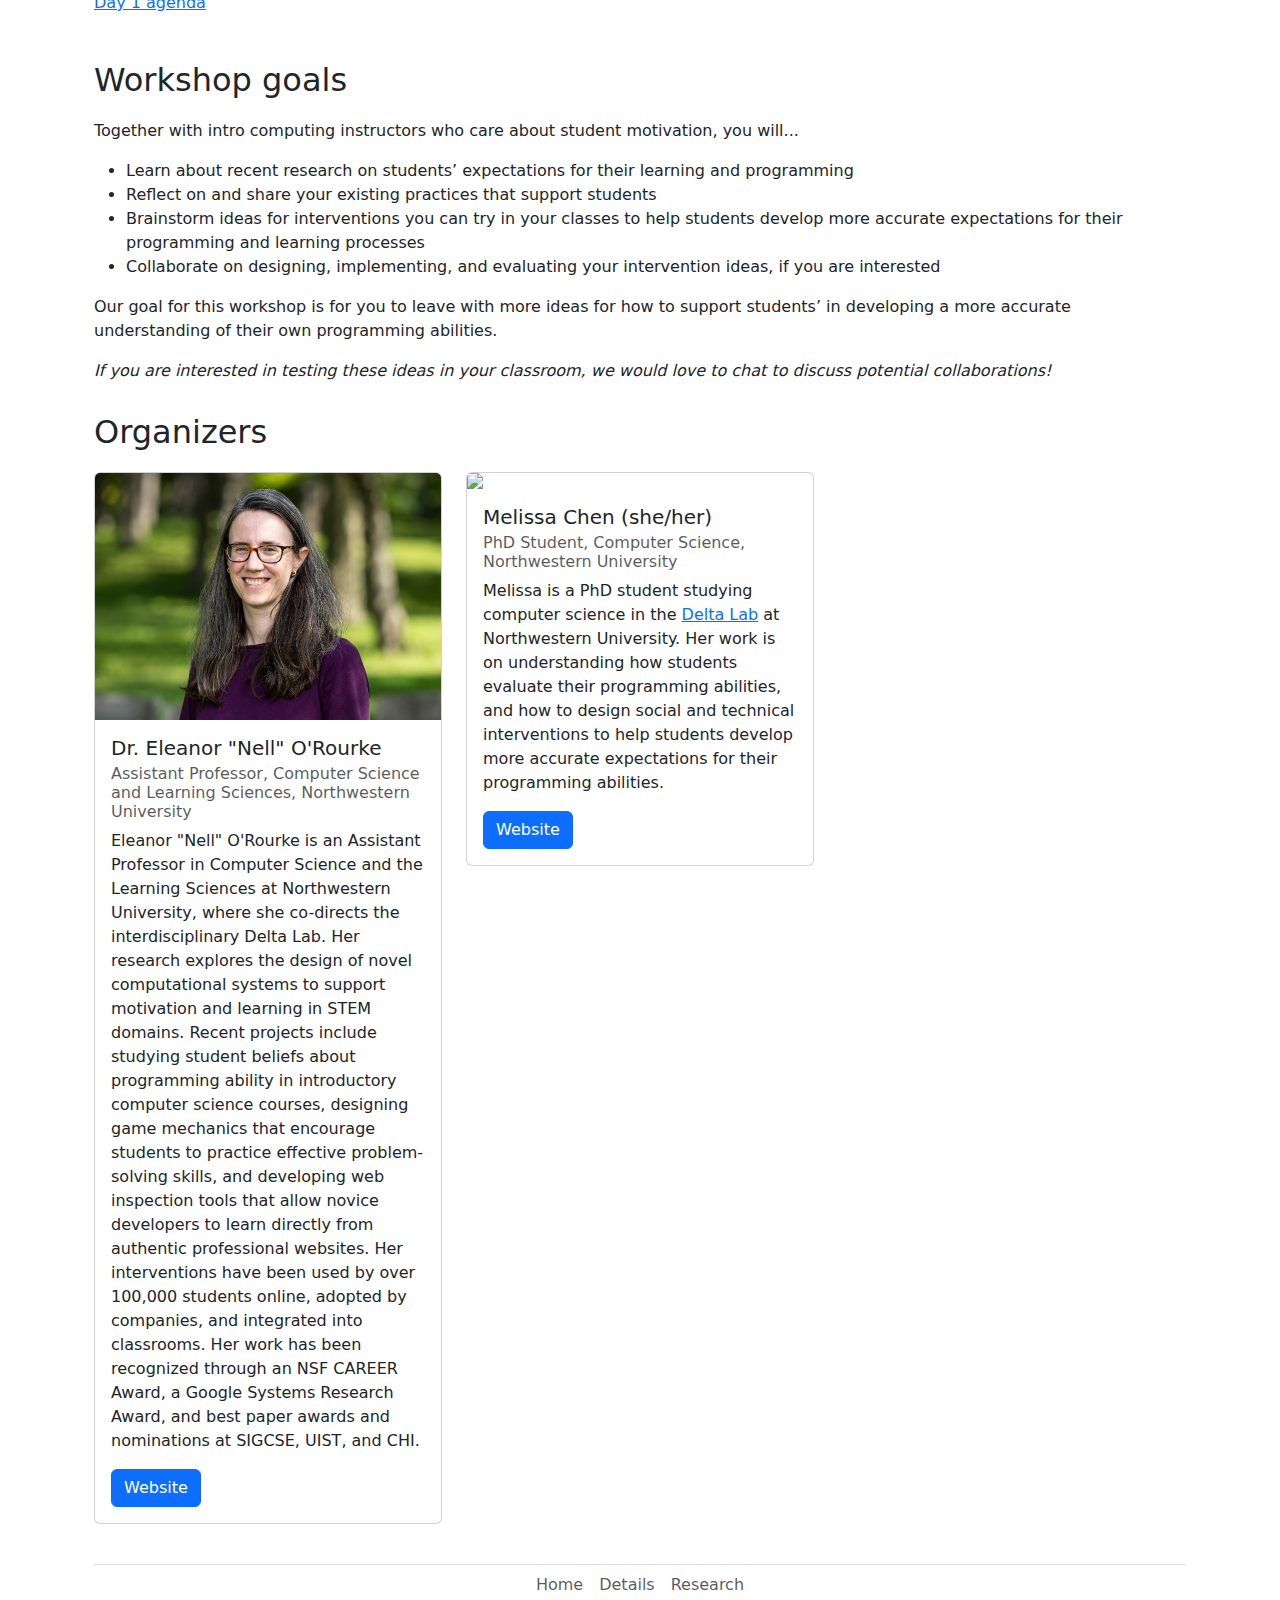
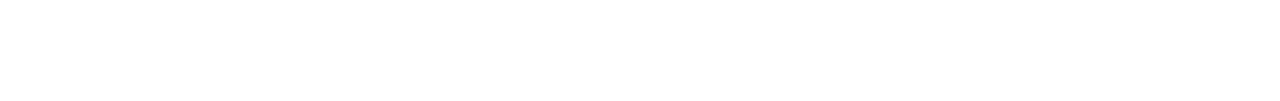
==== commit bf2e1baf: "Specify virtual modality" ====
--- a/index.html
+++ b/index.html
@@ -112,7 +112,7 @@
 
         <div class="container">
 
-            <h2 id="summary">Workshop summary</h1>
+            <h2 id="summary">Virtual workshop summary</h1>
                 <div class="row">
                     <div class="col">
                         <p><b>Session 1: August 7, 2024 @ 12-3 PM CDT (UTC-5) (<a
@@ -127,7 +127,7 @@
                             accurately
                             evaluate their ability.</p>
 
-                        <p><a href="#agenda1">Day 1 agenda</a></p>
+                        <p><a href="details.html#agenda1">Day 1 agenda</a></p>
                     </div>
                     <div class="col">
 
@@ -140,7 +140,7 @@
                             the
                             designs
                             developed during the previous session.</p>
-                        <p><a href="#agenda2">Day 2 agenda</a></p>
+                        <p><a href="details.html#agenda2">Day 2 agenda</a></p>
                     </div>
                 </div>
 
